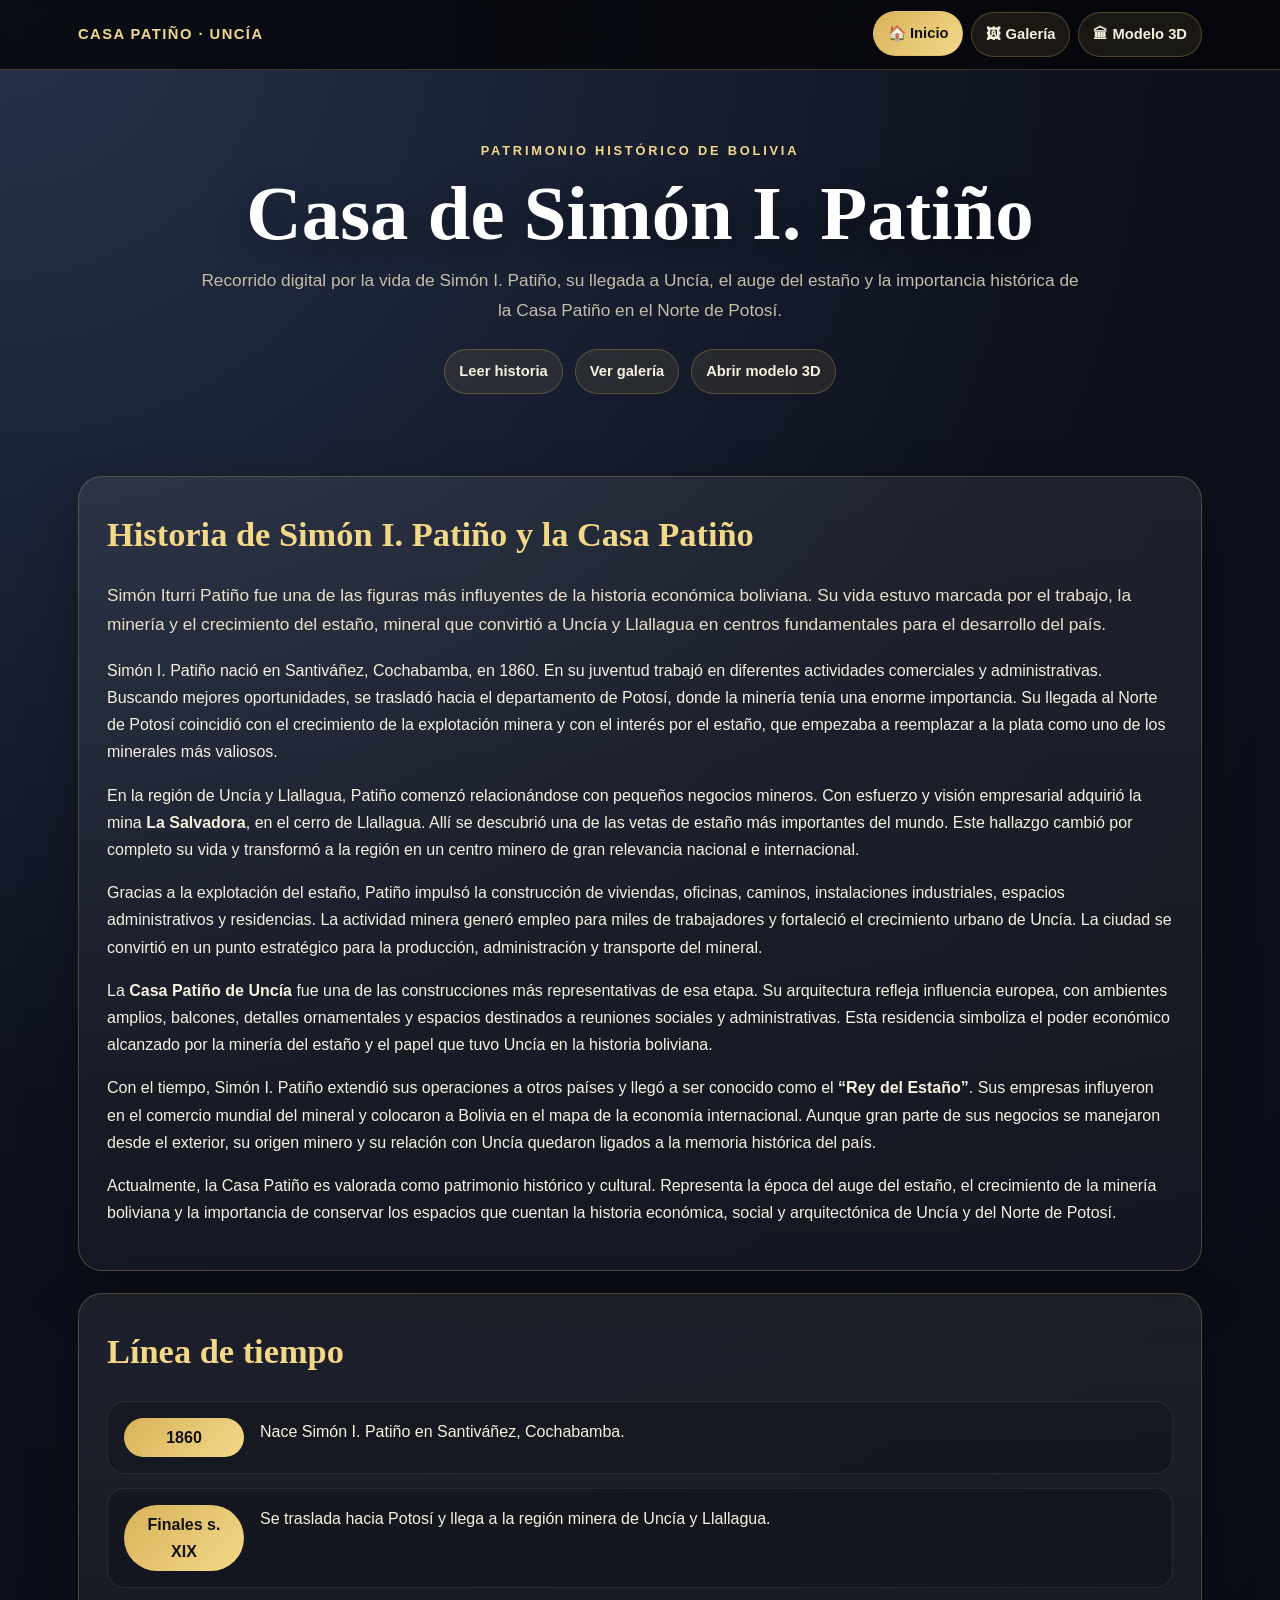
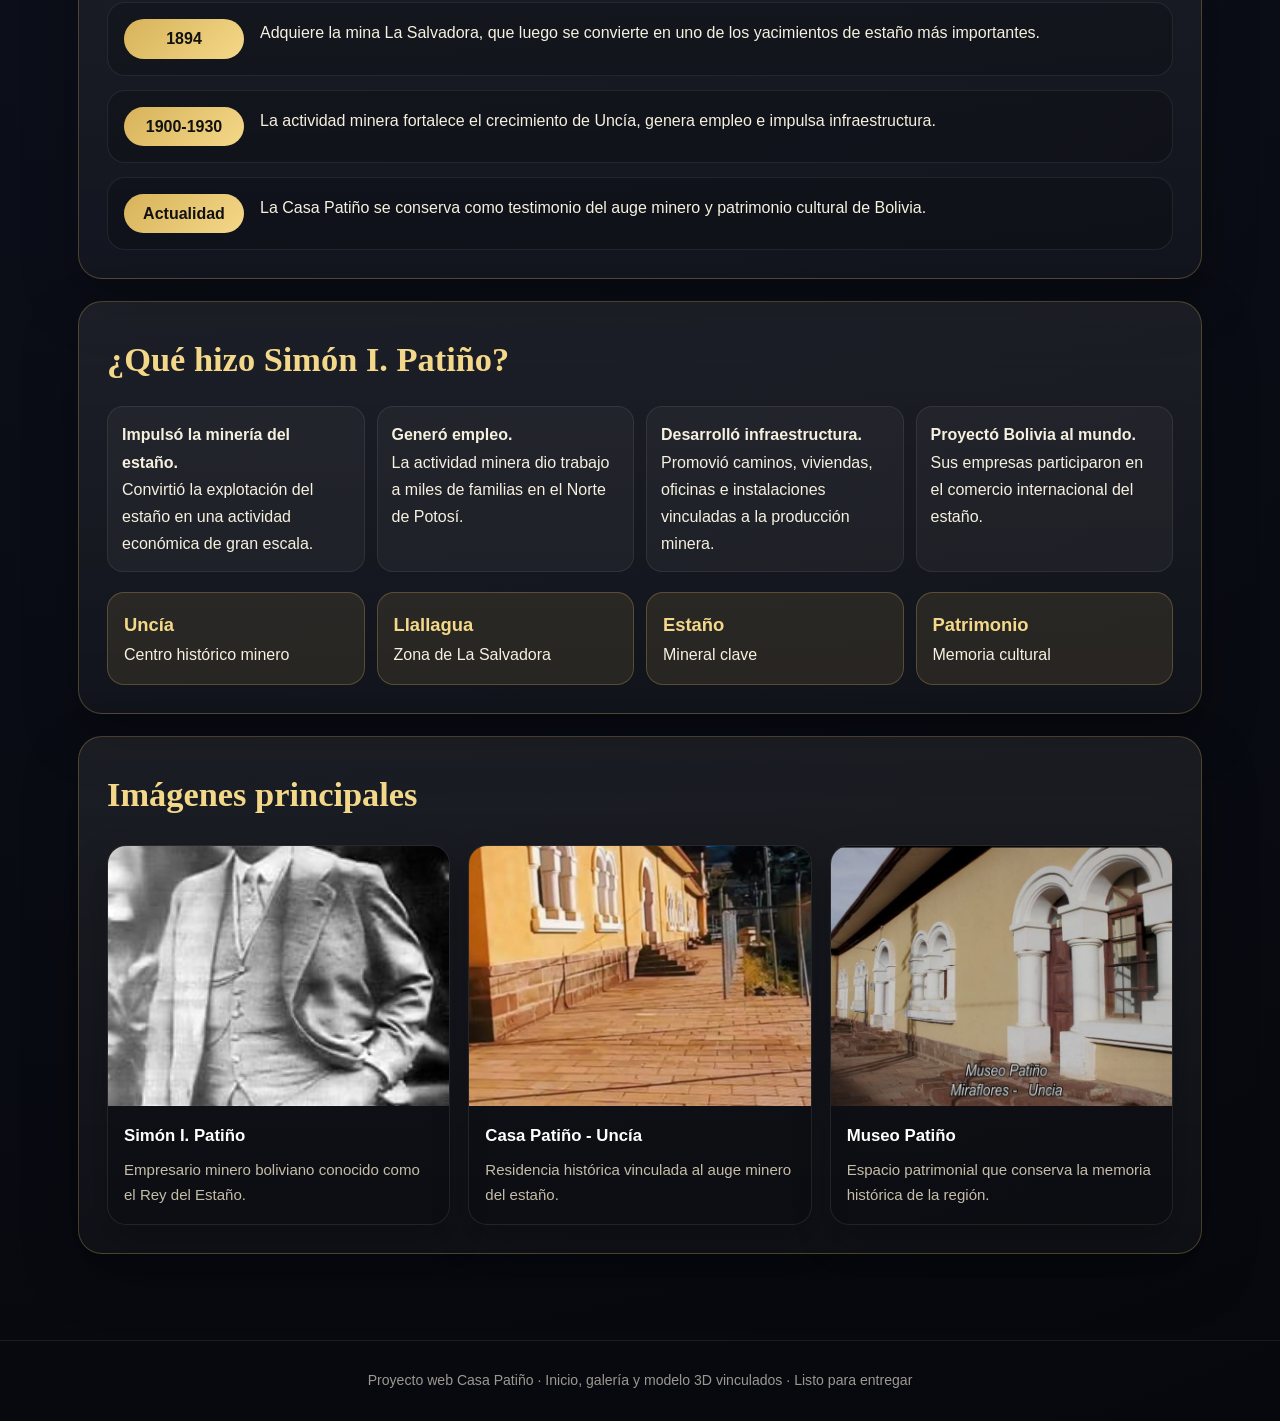
==== Historia.html @ fb2d5d3a "Add files via upload" ====
<!DOCTYPE html>
<html lang="es"><head><meta charset="UTF-8"><meta name="viewport" content="width=device-width, initial-scale=1.0"><title>Casa Patiño - Inicio</title><style>
:root{--bg:#080a10;--panel:#121722;--panel2:#1b2230;--gold:#d7b35a;--gold2:#f4d889;--text:#f6f0df;--muted:#c6bda8;--line:rgba(215,179,90,.28);--soft:rgba(255,255,255,.075)}
*{box-sizing:border-box}html{scroll-behavior:smooth}body{margin:0;font-family:Segoe UI,Arial,sans-serif;background:radial-gradient(circle at top left,#26324b 0,#0d111d 34%,#07080d 100%);color:var(--text);line-height:1.7}.topnav{position:sticky;top:0;z-index:1000;background:rgba(5,6,10,.84);backdrop-filter:blur(14px);border-bottom:1px solid var(--line)}.nav-inner{max-width:1160px;margin:auto;display:flex;align-items:center;justify-content:space-between;gap:12px;flex-wrap:wrap;padding:12px 18px}.brand{font-weight:900;letter-spacing:.1em;text-transform:uppercase;color:var(--gold2);font-size:.92rem}.links{display:flex;gap:8px;flex-wrap:wrap}.links a,.btn{color:var(--text);text-decoration:none;border:1px solid var(--line);background:rgba(215,179,90,.10);padding:9px 14px;border-radius:999px;font-weight:700;font-size:.92rem;transition:.2s}.links a:hover,.links a.active,.btn:hover{background:linear-gradient(135deg,var(--gold),var(--gold2));color:#111;transform:translateY(-1px)}.hero{max-width:1160px;margin:auto;text-align:center;padding:70px 18px 38px}.eyebrow{color:var(--gold2);letter-spacing:.22em;text-transform:uppercase;font-size:.8rem;font-weight:800}.hero h1{font-family:Georgia,serif;font-size:clamp(2rem,6vw,4.8rem);line-height:1.05;margin:12px 0;color:#fff;text-shadow:0 10px 32px rgba(0,0,0,.45)}.hero p{max-width:880px;margin:0 auto;color:var(--muted);font-size:1.08rem}.actions{display:flex;gap:12px;justify-content:center;flex-wrap:wrap;margin-top:24px}.wrap{max-width:1160px;margin:auto;padding:22px 18px 64px}.section{background:linear-gradient(180deg,rgba(255,255,255,.075),rgba(255,255,255,.035));border:1px solid var(--line);border-radius:24px;padding:28px;margin:22px 0;box-shadow:0 22px 55px rgba(0,0,0,.28)}.section h2{font-family:Georgia,serif;color:var(--gold2);font-size:clamp(1.45rem,3vw,2.15rem);margin:0 0 12px}.section h3{color:#fff;margin:18px 0 8px}.lead{font-size:1.08rem;color:#e9dfc8}.grid{display:grid;grid-template-columns:repeat(auto-fit,minmax(240px,1fr));gap:18px;margin-top:22px}.card{background:rgba(0,0,0,.24);border:1px solid rgba(255,255,255,.09);border-radius:19px;overflow:hidden;box-shadow:0 16px 35px rgba(0,0,0,.25)}.card img{width:100%;height:260px;object-fit:cover;display:block}.card .body{padding:16px}.card h3{margin:0 0 6px;color:#fff;font-size:1.05rem}.card p{margin:0;color:var(--muted);font-size:.94rem}.statgrid{display:grid;grid-template-columns:repeat(auto-fit,minmax(160px,1fr));gap:12px;margin-top:20px}.stat{padding:16px;border-radius:17px;background:rgba(215,179,90,.11);border:1px solid var(--line)}.stat b{display:block;color:var(--gold2);font-size:1.15rem}.timeline{display:grid;gap:14px;margin-top:20px}.timeitem{display:grid;grid-template-columns:120px 1fr;gap:16px;align-items:start;padding:16px;border:1px solid rgba(255,255,255,.08);background:rgba(0,0,0,.18);border-radius:18px}.year{color:#111;background:linear-gradient(135deg,var(--gold),var(--gold2));font-weight:900;text-align:center;border-radius:999px;padding:6px 10px}.list{display:grid;grid-template-columns:repeat(auto-fit,minmax(230px,1fr));gap:12px;margin-top:18px}.list div{border:1px solid rgba(255,255,255,.08);background:rgba(255,255,255,.04);border-radius:16px;padding:14px}.footer{text-align:center;color:rgba(246,240,223,.62);font-size:.88rem;padding:28px;border-top:1px solid rgba(255,255,255,.08)}@media(max-width:690px){.nav-inner{justify-content:center}.hero{padding-top:42px}.section{padding:20px}.timeitem{grid-template-columns:1fr}.card img{height:220px}}
</style></head><body>
<nav class="topnav"><div class="nav-inner"><div class="brand">Casa Patiño · Uncía</div><div class="links"><a class="active" href="index.html">🏠 Inicio</a><a href="galeria.html">🖼 Galería</a><a href="patino.html">🏛 Modelo 3D</a></div></div></nav>
<header class="hero"><div class="eyebrow">Patrimonio histórico de Bolivia</div><h1>Casa de Simón I. Patiño</h1><p>Recorrido digital por la vida de Simón I. Patiño, su llegada a Uncía, el auge del estaño y la importancia histórica de la Casa Patiño en el Norte de Potosí.</p><div class="actions"><a class="btn" href="#historia">Leer historia</a><a class="btn" href="pgaleri.html">Ver galería</a><a class="btn" href="patino.html">Abrir modelo 3D</a></div></header>
<main class="wrap">
<section class="section" id="historia"><h2>Historia de Simón I. Patiño y la Casa Patiño</h2><p class="lead">Simón Iturri Patiño fue una de las figuras más influyentes de la historia económica boliviana. Su vida estuvo marcada por el trabajo, la minería y el crecimiento del estaño, mineral que convirtió a Uncía y Llallagua en centros fundamentales para el desarrollo del país.</p><p>Simón I. Patiño nació en Santiváñez, Cochabamba, en 1860. En su juventud trabajó en diferentes actividades comerciales y administrativas. Buscando mejores oportunidades, se trasladó hacia el departamento de Potosí, donde la minería tenía una enorme importancia. Su llegada al Norte de Potosí coincidió con el crecimiento de la explotación minera y con el interés por el estaño, que empezaba a reemplazar a la plata como uno de los minerales más valiosos.</p><p>En la región de Uncía y Llallagua, Patiño comenzó relacionándose con pequeños negocios mineros. Con esfuerzo y visión empresarial adquirió la mina <strong>La Salvadora</strong>, en el cerro de Llallagua. Allí se descubrió una de las vetas de estaño más importantes del mundo. Este hallazgo cambió por completo su vida y transformó a la región en un centro minero de gran relevancia nacional e internacional.</p><p>Gracias a la explotación del estaño, Patiño impulsó la construcción de viviendas, oficinas, caminos, instalaciones industriales, espacios administrativos y residencias. La actividad minera generó empleo para miles de trabajadores y fortaleció el crecimiento urbano de Uncía. La ciudad se convirtió en un punto estratégico para la producción, administración y transporte del mineral.</p><p>La <strong>Casa Patiño de Uncía</strong> fue una de las construcciones más representativas de esa etapa. Su arquitectura refleja influencia europea, con ambientes amplios, balcones, detalles ornamentales y espacios destinados a reuniones sociales y administrativas. Esta residencia simboliza el poder económico alcanzado por la minería del estaño y el papel que tuvo Uncía en la historia boliviana.</p><p>Con el tiempo, Simón I. Patiño extendió sus operaciones a otros países y llegó a ser conocido como el <strong>“Rey del Estaño”</strong>. Sus empresas influyeron en el comercio mundial del mineral y colocaron a Bolivia en el mapa de la economía internacional. Aunque gran parte de sus negocios se manejaron desde el exterior, su origen minero y su relación con Uncía quedaron ligados a la memoria histórica del país.</p><p>Actualmente, la Casa Patiño es valorada como patrimonio histórico y cultural. Representa la época del auge del estaño, el crecimiento de la minería boliviana y la importancia de conservar los espacios que cuentan la historia económica, social y arquitectónica de Uncía y del Norte de Potosí.</p></section>
<section class="section"><h2>Línea de tiempo</h2><div class="timeline"><div class="timeitem"><div class="year">1860</div><div>Nace Simón I. Patiño en Santiváñez, Cochabamba.</div></div><div class="timeitem"><div class="year">Finales s. XIX</div><div>Se traslada hacia Potosí y llega a la región minera de Uncía y Llallagua.</div></div><div class="timeitem"><div class="year">1894</div><div>Adquiere la mina La Salvadora, que luego se convierte en uno de los yacimientos de estaño más importantes.</div></div><div class="timeitem"><div class="year">1900-1930</div><div>La actividad minera fortalece el crecimiento de Uncía, genera empleo e impulsa infraestructura.</div></div><div class="timeitem"><div class="year">Actualidad</div><div>La Casa Patiño se conserva como testimonio del auge minero y patrimonio cultural de Bolivia.</div></div></div></section>
<section class="section"><h2>¿Qué hizo Simón I. Patiño?</h2><div class="list"><div><strong>Impulsó la minería del estaño.</strong><br>Convirtió la explotación del estaño en una actividad económica de gran escala.</div><div><strong>Generó empleo.</strong><br>La actividad minera dio trabajo a miles de familias en el Norte de Potosí.</div><div><strong>Desarrolló infraestructura.</strong><br>Promovió caminos, viviendas, oficinas e instalaciones vinculadas a la producción minera.</div><div><strong>Proyectó Bolivia al mundo.</strong><br>Sus empresas participaron en el comercio internacional del estaño.</div></div><div class="statgrid"><div class="stat"><b>Uncía</b>Centro histórico minero</div><div class="stat"><b>Llallagua</b>Zona de La Salvadora</div><div class="stat"><b>Estaño</b>Mineral clave</div><div class="stat"><b>Patrimonio</b>Memoria cultural</div></div></section>
<section class="section"><h2>Imágenes principales</h2><div class="grid">
<article class="card"><img src="[data-uri]" alt="Simón I. Patiño"><div class="body"><h3>Simón I. Patiño</h3><p>Empresario minero boliviano conocido como el Rey del Estaño.</p></div></article>
<article class="card"><img src="[data-uri]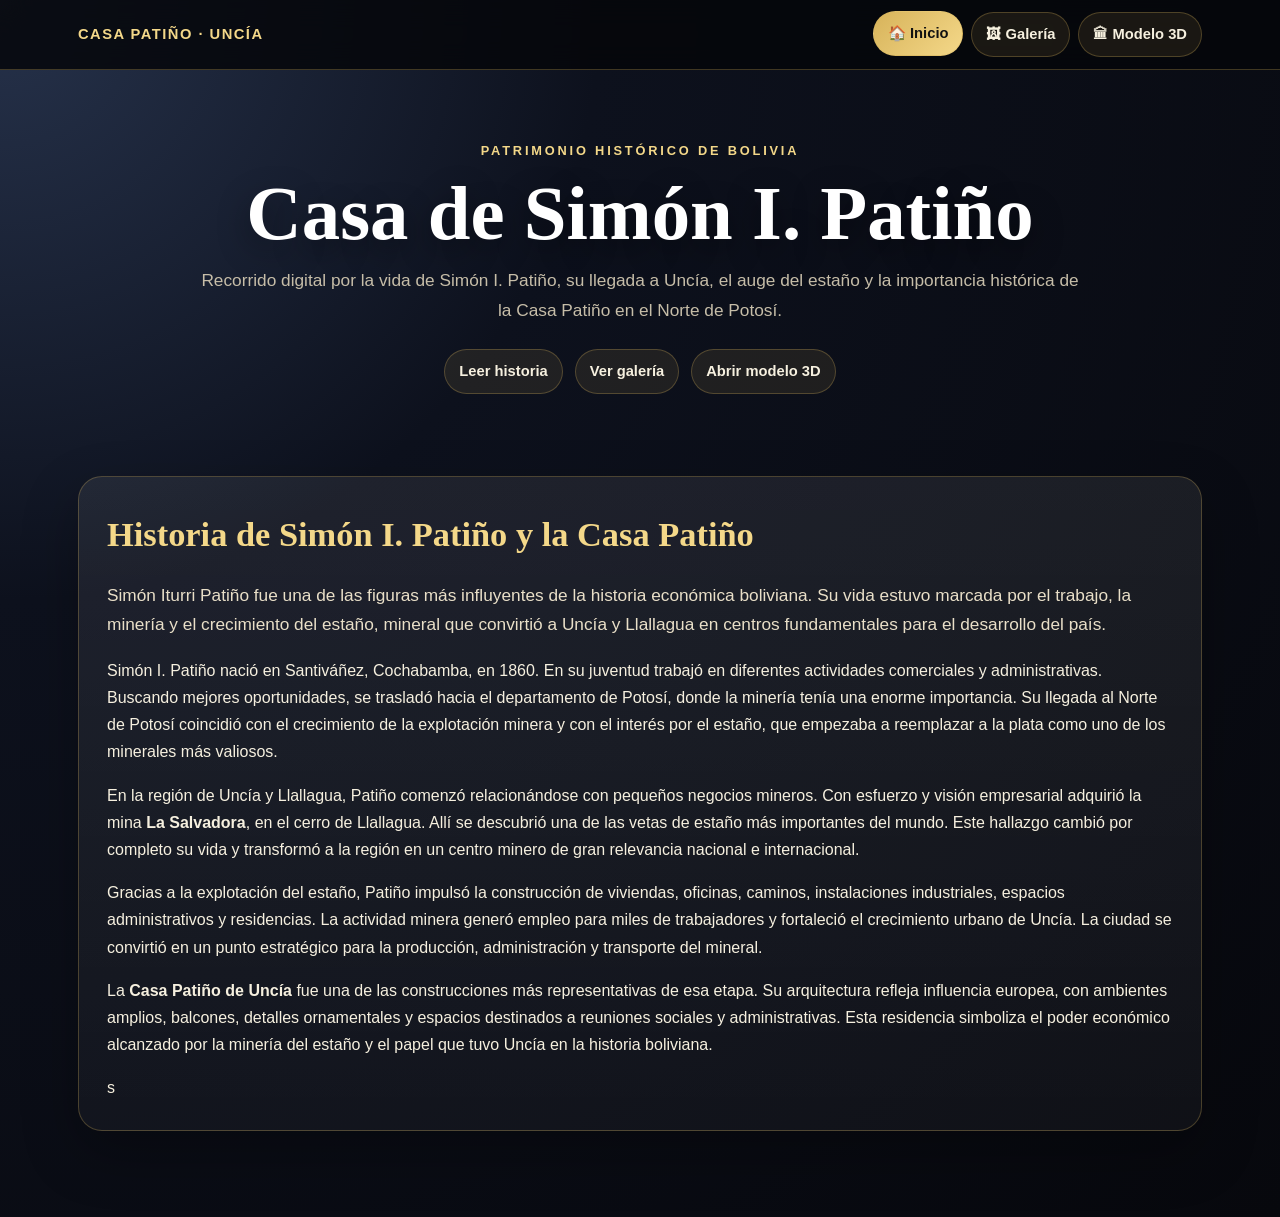
